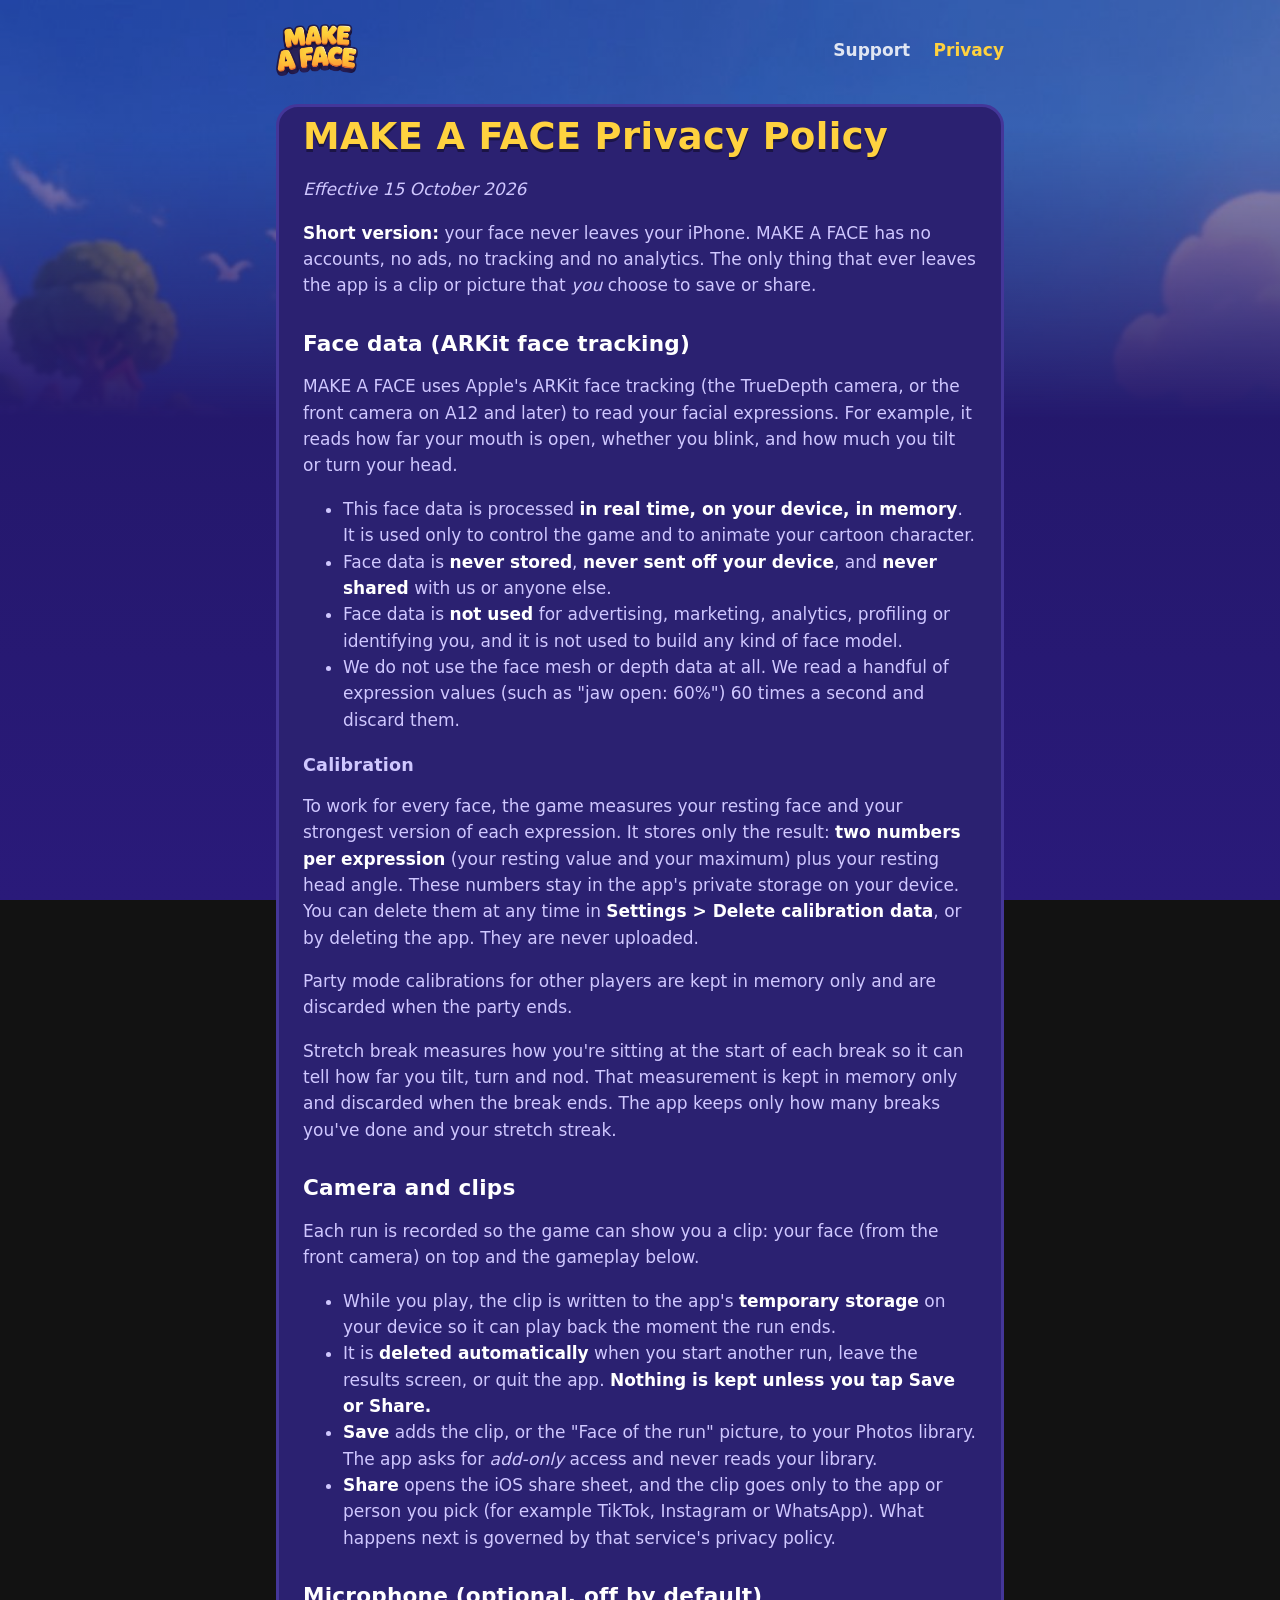
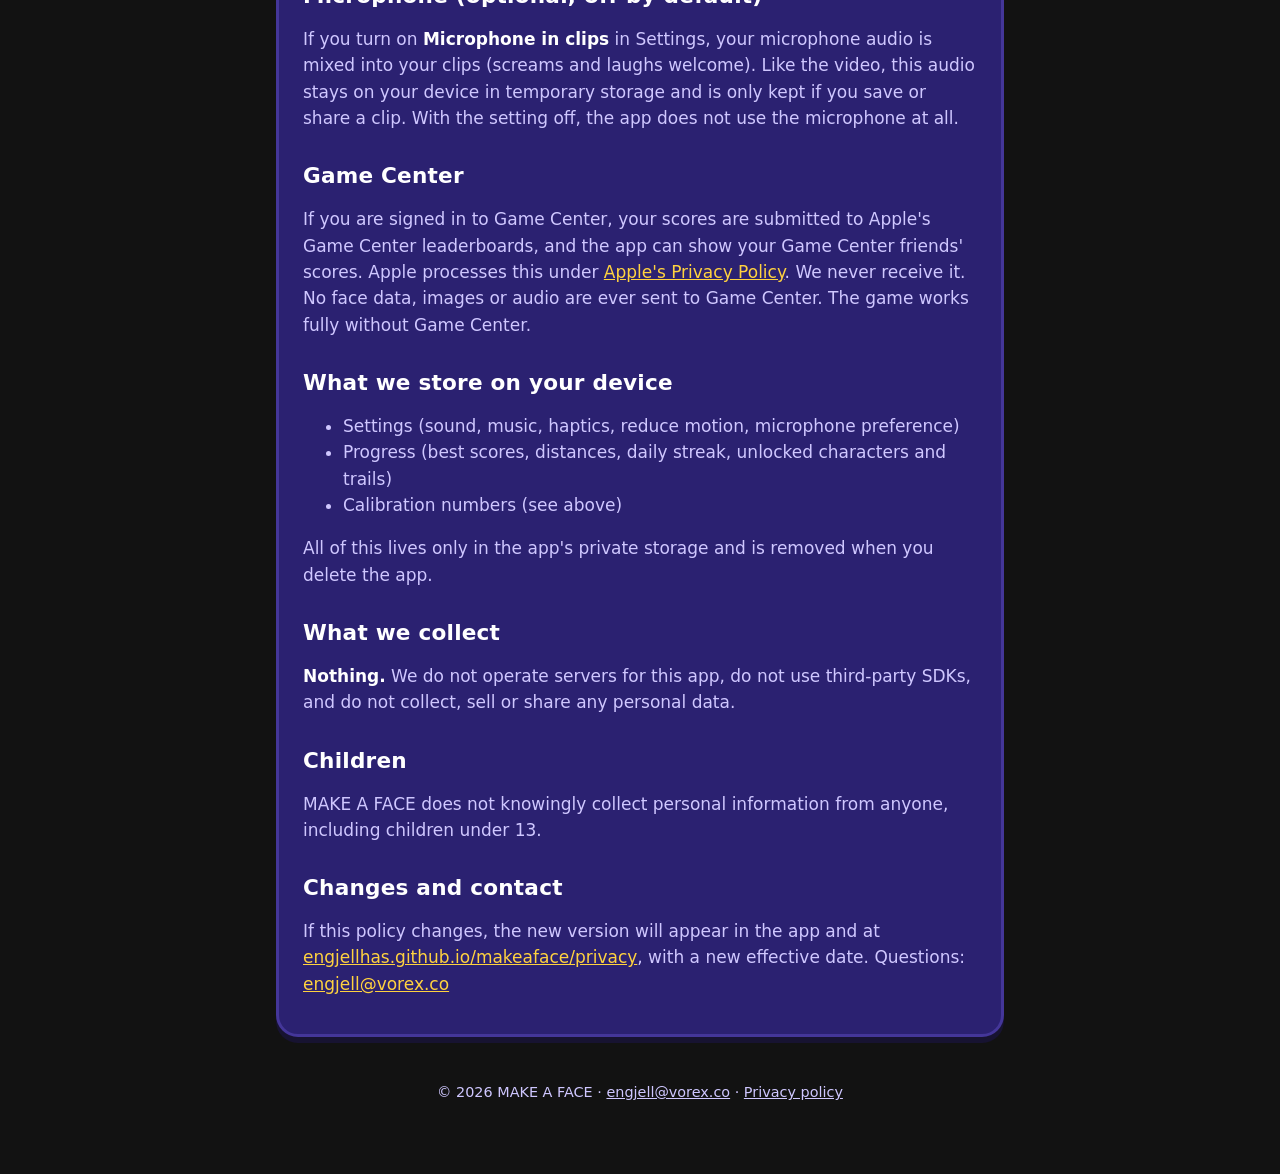
==== privacy/index.html @ bb0b6c9d "Update site from make-a-face-game 3b98dc1 Co-Authored-By: Claude Opus 5.5 <noreply@anthropic.com>" ====
<!doctype html>
<html lang="en">
<head>
<meta charset="utf-8">
<meta name="viewport" content="width=device-width, initial-scale=1">
<title>Privacy policy · MAKE A FACE</title>
<meta name="description" content="How MAKE A FACE handles your face data: it never leaves your iPhone.">
<link rel="icon" href="../assets/favicon.png">
<link rel="apple-touch-icon" href="../assets/apple-touch-icon.png">
<link rel="stylesheet" href="../style.css">
</head>
<body>
<div class="sky"></div>
<div class="page">
<header class="bar">
<a class="brand" href="../"><img src="../assets/logo.png" alt="MAKE A FACE"></a>
<nav>
<a href="../support/">Support</a>
<a href="../privacy/" aria-current="page">Privacy</a>
</nav>
</header>
<main>
<div class="card">
<h1>MAKE A FACE Privacy Policy</h1>
<p><em>Effective 15 October 2026</em></p>
<p><strong>Short version:</strong> your face never leaves your iPhone. MAKE A FACE has no accounts, no ads, no tracking and no analytics. The only thing that ever leaves the app is a clip or picture that <em>you</em> choose to save or share.</p>
<h2>Face data (ARKit face tracking)</h2>
<p>MAKE A FACE uses Apple's ARKit face tracking (the TrueDepth camera, or the front camera on A12 and later) to read your facial expressions. For example, it reads how far your mouth is open, whether you blink, and how much you tilt or turn your head.</p>
<ul><li>This face data is processed <strong>in real time, on your device, in memory</strong>. It is used only to control the game and to animate your cartoon character.</li><li>Face data is <strong>never stored</strong>, <strong>never sent off your device</strong>, and <strong>never shared</strong> with us or anyone else.</li><li>Face data is <strong>not used</strong> for advertising, marketing, analytics, profiling or identifying you, and it is not used to build any kind of face model.</li><li>We do not use the face mesh or depth data at all. We read a handful of expression values (such as "jaw open: 60%") 60 times a second and discard them.</li></ul>
<h3>Calibration</h3>
<p>To work for every face, the game measures your resting face and your strongest version of each expression. It stores only the result: <strong>two numbers per expression</strong> (your resting value and your maximum) plus your resting head angle. These numbers stay in the app's private storage on your device. You can delete them at any time in <strong>Settings &gt; Delete calibration data</strong>, or by deleting the app. They are never uploaded.</p>
<p>Party mode calibrations for other players are kept in memory only and are discarded when the party ends.</p>
<p>Stretch break measures how you're sitting at the start of each break so it can tell how far you tilt, turn and nod. That measurement is kept in memory only and discarded when the break ends. The app keeps only how many breaks you've done and your stretch streak.</p>
<h2>Camera and clips</h2>
<p>Each run is recorded so the game can show you a clip: your face (from the front camera) on top and the gameplay below.</p>
<ul><li>While you play, the clip is written to the app's <strong>temporary storage</strong> on your device so it can play back the moment the run ends.</li><li>It is <strong>deleted automatically</strong> when you start another run, leave the results screen, or quit the app. <strong>Nothing is kept unless you tap Save or Share.</strong></li><li><strong>Save</strong> adds the clip, or the "Face of the run" picture, to your Photos library. The app asks for <em>add-only</em> access and never reads your library.</li><li><strong>Share</strong> opens the iOS share sheet, and the clip goes only to the app or person you pick (for example TikTok, Instagram or WhatsApp). What happens next is governed by that service's privacy policy.</li></ul>
<h2>Microphone (optional, off by default)</h2>
<p>If you turn on <strong>Microphone in clips</strong> in Settings, your microphone audio is mixed into your clips (screams and laughs welcome). Like the video, this audio stays on your device in temporary storage and is only kept if you save or share a clip. With the setting off, the app does not use the microphone at all.</p>
<h2>Game Center</h2>
<p>If you are signed in to Game Center, your scores are submitted to Apple's Game Center leaderboards, and the app can show your Game Center friends' scores. Apple processes this under <a href="https://www.apple.com/legal/privacy/">Apple's Privacy Policy</a>. We never receive it. No face data, images or audio are ever sent to Game Center. The game works fully without Game Center.</p>
<h2>What we store on your device</h2>
<ul><li>Settings (sound, music, haptics, reduce motion, microphone preference)</li><li>Progress (best scores, distances, daily streak, unlocked characters and trails)</li><li>Calibration numbers (see above)</li></ul>
<p>All of this lives only in the app's private storage and is removed when you delete the app.</p>
<h2>What we collect</h2>
<p><strong>Nothing.</strong> We do not operate servers for this app, do not use third-party SDKs, and do not collect, sell or share any personal data.</p>
<h2>Children</h2>
<p>MAKE A FACE does not knowingly collect personal information from anyone, including children under 13.</p>
<h2>Changes and contact</h2>
<p>If this policy changes, the new version will appear in the app and at <a href="https://engjellhas.github.io/makeaface/privacy/">engjellhas.github.io/makeaface/privacy</a>, with a new effective date. Questions: <a href="mailto:engjell@vorex.co">engjell@vorex.co</a></p>
</div>
</main>
<footer>
<p>© 2026 MAKE A FACE · <a href="mailto:engjell@vorex.co">engjell@vorex.co</a> · <a href="../privacy/">Privacy policy</a></p>
</footer>
</div>
</body>
</html>
---- style.css ----
:root {
  --night: #1b1446;
  --top: #1f1660;
  --bottom: #2a1a7a;
  --surface: #2b2171;
  --lip: #443699;
  --yellow: #ffd23f;
  --yellow-lip: #e09e00;
  --text: #ffffff;
  --soft: #cfc7ff;
  --muted: #9c92d9;
  --radius: 22px;
  color-scheme: dark;
}

* { box-sizing: border-box; }

html { -webkit-text-size-adjust: 100%; }

body {
  margin: 0;
  min-height: 100vh;
  background: linear-gradient(var(--top), var(--bottom)) fixed;
  color: var(--text);
  font: 17px/1.55 ui-rounded, "SF Pro Rounded", system-ui, -apple-system, "Segoe UI", Roboto, sans-serif;
}

a { color: var(--yellow); }

.sky {
  position: absolute;
  inset: 0 0 auto 0;
  height: 420px;
  background: url("assets/backdrop.jpg") center top / cover no-repeat;
  -webkit-mask-image: linear-gradient(#000 30%, transparent);
  mask-image: linear-gradient(#000 30%, transparent);
  opacity: 0.55;
  z-index: -1;
}

.page {
  position: relative;
  max-width: 760px;
  margin: 0 auto;
  padding: 24px 16px 56px;
}

header.bar {
  display: flex;
  align-items: center;
  justify-content: space-between;
  gap: 12px;
  margin-bottom: 28px;
}

header.bar .brand img { height: 52px; display: block; }

nav a {
  color: var(--text);
  text-decoration: none;
  font-weight: 800;
  margin-left: 18px;
  opacity: 0.85;
}

nav a[aria-current="page"], nav a:hover { opacity: 1; color: var(--yellow); }

h1, h2, h3 { font-weight: 900; line-height: 1.2; letter-spacing: 0.01em; }
h1 { font-size: 2.3rem; margin: 0 0 8px; color: var(--yellow); text-shadow: 0 3px 0 var(--night); }
h2 { font-size: 1.35rem; margin: 32px 0 10px; }
h3 { font-size: 1.1rem; margin: 22px 0 6px; color: var(--soft); }
p, li { color: var(--soft); }
strong { color: var(--text); }

.card {
  background: var(--surface);
  border: 3px solid var(--lip);
  border-radius: var(--radius);
  padding: 8px 24px 20px;
  margin-top: 18px;
  box-shadow: 0 6px 0 rgba(27, 20, 70, 0.6);
}

.hero { text-align: center; padding-top: 12px; }
.hero .logo { width: min(420px, 82vw); height: auto; }
.hero .mascot { width: min(300px, 64vw); height: auto; margin: 6px auto 0; display: block; }
.tagline { font-size: 1.3rem; font-weight: 900; color: var(--text); margin: 18px 0 6px; }

.features { display: grid; grid-template-columns: repeat(auto-fit, minmax(200px, 1fr)); gap: 14px; margin-top: 26px; text-align: left; }
.features .card { margin: 0; padding: 16px 18px; }
.features h3 { margin: 0 0 4px; color: var(--yellow); }
.features p { margin: 0; }

.button {
  display: inline-block;
  background: var(--yellow);
  color: var(--night);
  font-weight: 900;
  text-decoration: none;
  padding: 14px 26px;
  border-radius: 999px;
  box-shadow: 0 5px 0 var(--yellow-lip);
  margin: 10px 0 6px;
}

.button:active { transform: translateY(3px); box-shadow: 0 2px 0 var(--yellow-lip); }

.soon { color: var(--muted); font-weight: 800; }

footer {
  margin-top: 44px;
  color: var(--muted);
  font-size: 0.9rem;
  text-align: center;
}

footer a { color: var(--soft); }

@media (max-width: 520px) {
  h1 { font-size: 1.9rem; }
  header.bar { flex-wrap: wrap; }
  nav a { margin: 0 14px 0 0; }
  .card { padding: 6px 18px 16px; }
}
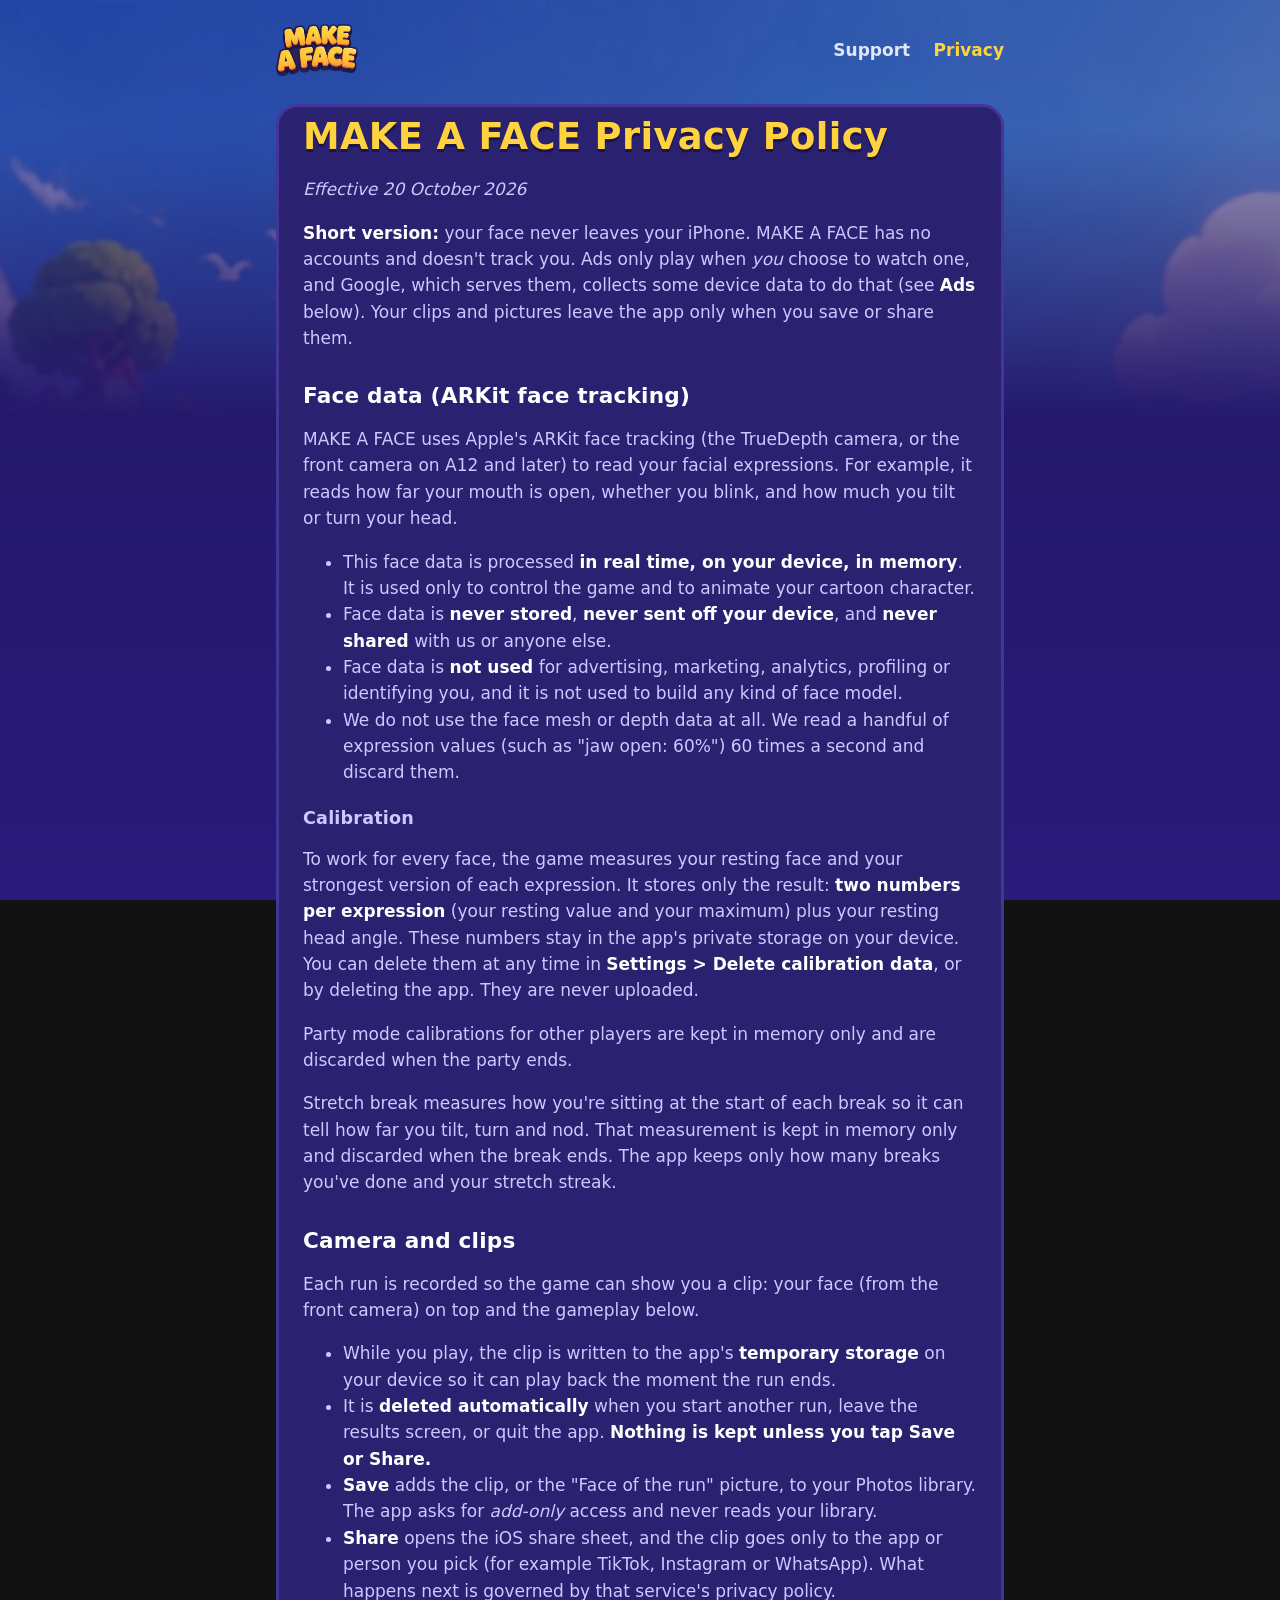
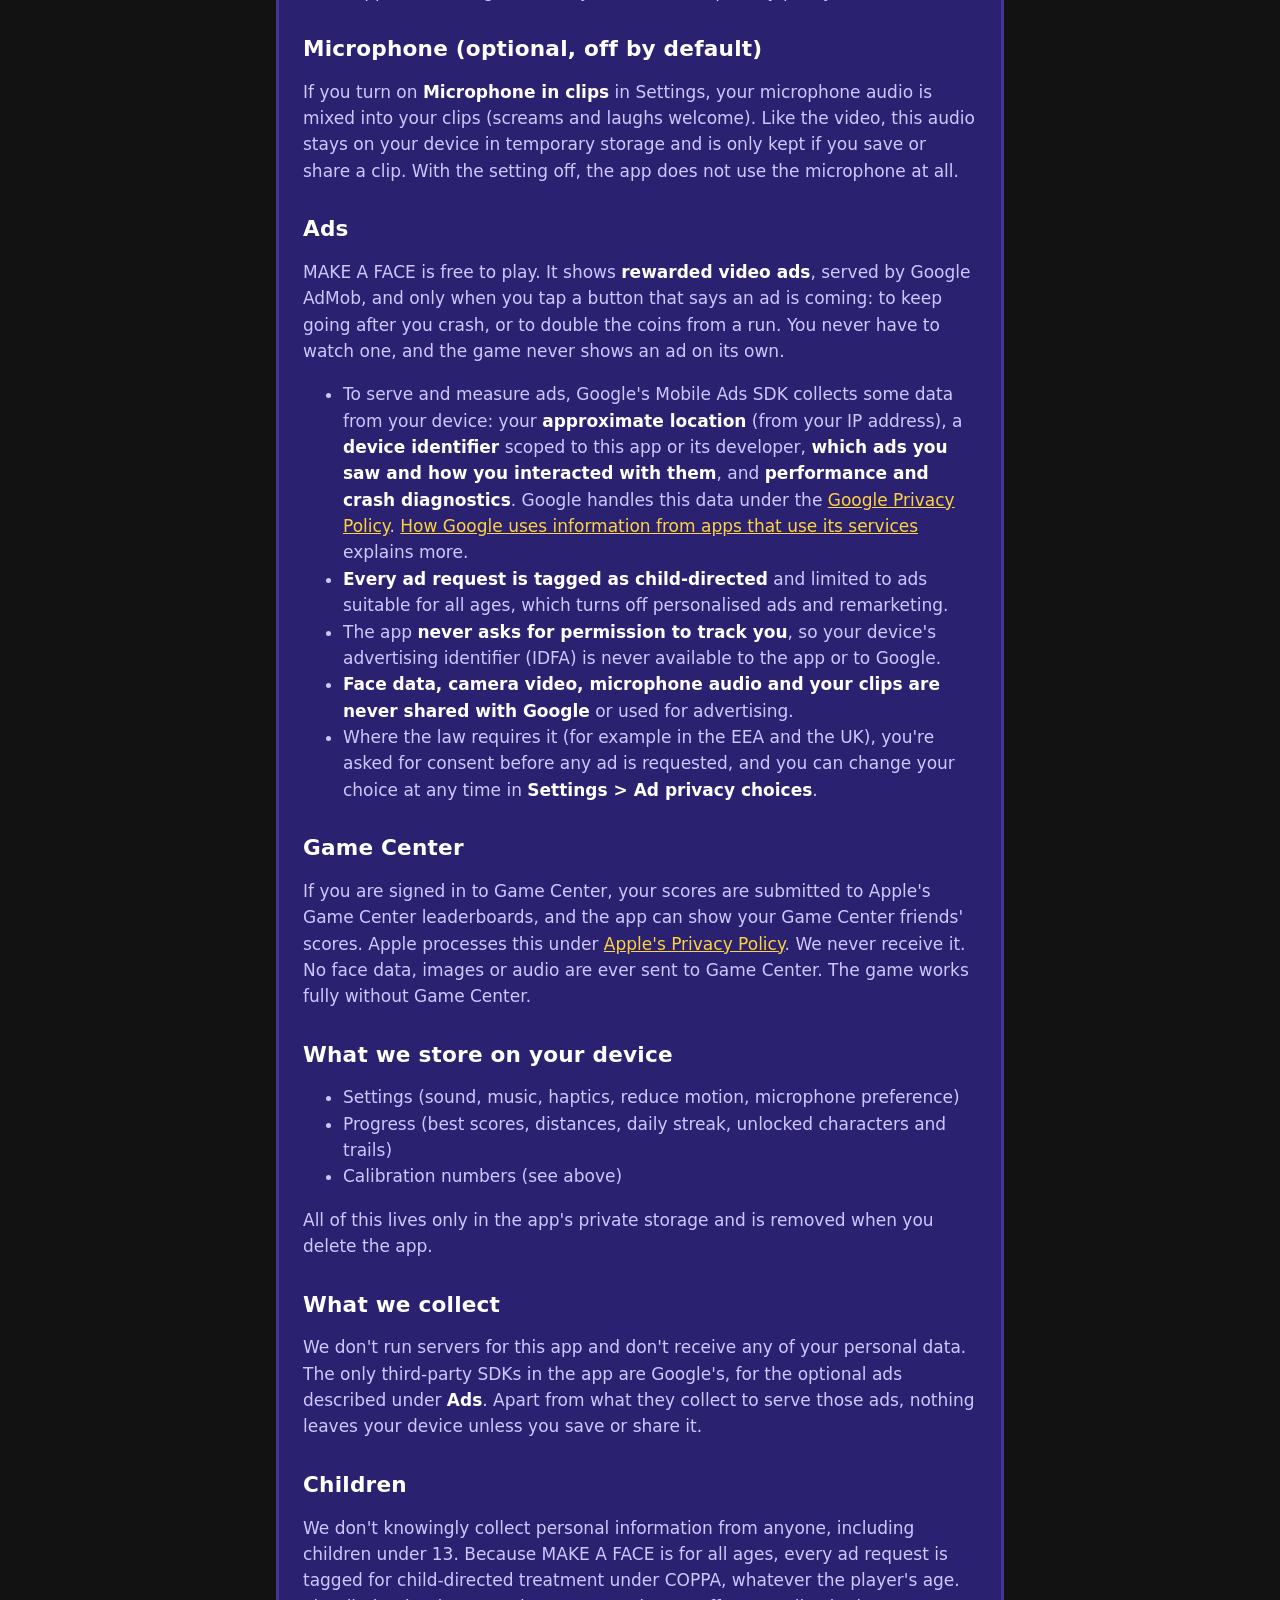
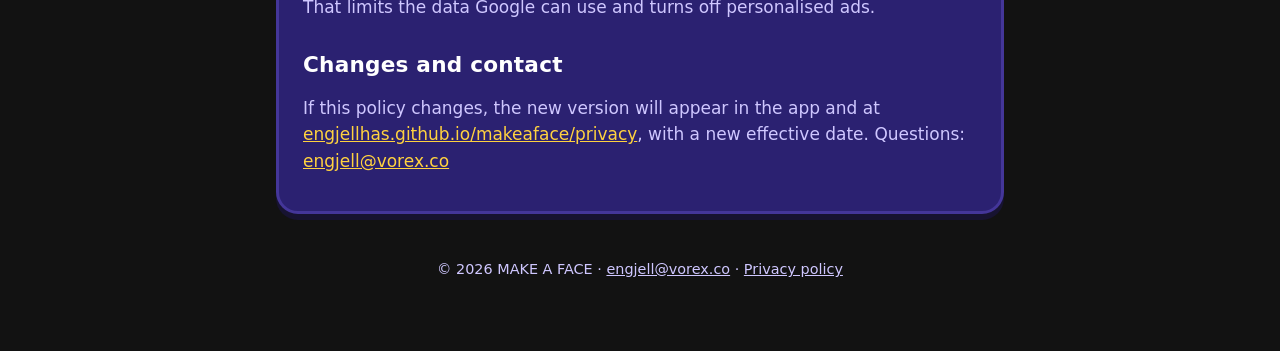
==== commit 3e7b510f: "Update site from make-a-face-game ca5649f" ====
--- a/privacy/index.html
+++ b/privacy/index.html
@@ -22,8 +22,8 @@
 <main>
 <div class="card">
 <h1>MAKE A FACE Privacy Policy</h1>
-<p><em>Effective 15 October 2026</em></p>
-<p><strong>Short version:</strong> your face never leaves your iPhone. MAKE A FACE has no accounts, no ads, no tracking and no analytics. The only thing that ever leaves the app is a clip or picture that <em>you</em> choose to save or share.</p>
+<p><em>Effective 20 October 2026</em></p>
+<p><strong>Short version:</strong> your face never leaves your iPhone. MAKE A FACE has no accounts and doesn't track you. Ads only play when <em>you</em> choose to watch one, and Google, which serves them, collects some device data to do that (see <strong>Ads</strong> below). Your clips and pictures leave the app only when you save or share them.</p>
 <h2>Face data (ARKit face tracking)</h2>
 <p>MAKE A FACE uses Apple's ARKit face tracking (the TrueDepth camera, or the front camera on A12 and later) to read your facial expressions. For example, it reads how far your mouth is open, whether you blink, and how much you tilt or turn your head.</p>
 <ul><li>This face data is processed <strong>in real time, on your device, in memory</strong>. It is used only to control the game and to animate your cartoon character.</li><li>Face data is <strong>never stored</strong>, <strong>never sent off your device</strong>, and <strong>never shared</strong> with us or anyone else.</li><li>Face data is <strong>not used</strong> for advertising, marketing, analytics, profiling or identifying you, and it is not used to build any kind of face model.</li><li>We do not use the face mesh or depth data at all. We read a handful of expression values (such as "jaw open: 60%") 60 times a second and discard them.</li></ul>
@@ -36,15 +36,18 @@
 <ul><li>While you play, the clip is written to the app's <strong>temporary storage</strong> on your device so it can play back the moment the run ends.</li><li>It is <strong>deleted automatically</strong> when you start another run, leave the results screen, or quit the app. <strong>Nothing is kept unless you tap Save or Share.</strong></li><li><strong>Save</strong> adds the clip, or the "Face of the run" picture, to your Photos library. The app asks for <em>add-only</em> access and never reads your library.</li><li><strong>Share</strong> opens the iOS share sheet, and the clip goes only to the app or person you pick (for example TikTok, Instagram or WhatsApp). What happens next is governed by that service's privacy policy.</li></ul>
 <h2>Microphone (optional, off by default)</h2>
 <p>If you turn on <strong>Microphone in clips</strong> in Settings, your microphone audio is mixed into your clips (screams and laughs welcome). Like the video, this audio stays on your device in temporary storage and is only kept if you save or share a clip. With the setting off, the app does not use the microphone at all.</p>
+<h2>Ads</h2>
+<p>MAKE A FACE is free to play. It shows <strong>rewarded video ads</strong>, served by Google AdMob, and only when you tap a button that says an ad is coming: to keep going after you crash, or to double the coins from a run. You never have to watch one, and the game never shows an ad on its own.</p>
+<ul><li>To serve and measure ads, Google's Mobile Ads SDK collects some data from your device: your <strong>approximate location</strong> (from your IP address), a <strong>device identifier</strong> scoped to this app or its developer, <strong>which ads you saw and how you interacted with them</strong>, and <strong>performance and crash diagnostics</strong>. Google handles this data under the <a href="https://policies.google.com/privacy">Google Privacy Policy</a>. <a href="https://policies.google.com/technologies/partner-sites">How Google uses information from apps that use its services</a> explains more.</li><li><strong>Every ad request is tagged as child-directed</strong> and limited to ads suitable for all ages, which turns off personalised ads and remarketing.</li><li>The app <strong>never asks for permission to track you</strong>, so your device's advertising identifier (IDFA) is never available to the app or to Google.</li><li><strong>Face data, camera video, microphone audio and your clips are never shared with Google</strong> or used for advertising.</li><li>Where the law requires it (for example in the EEA and the UK), you're asked for consent before any ad is requested, and you can change your choice at any time in <strong>Settings &gt; Ad privacy choices</strong>.</li></ul>
 <h2>Game Center</h2>
 <p>If you are signed in to Game Center, your scores are submitted to Apple's Game Center leaderboards, and the app can show your Game Center friends' scores. Apple processes this under <a href="https://www.apple.com/legal/privacy/">Apple's Privacy Policy</a>. We never receive it. No face data, images or audio are ever sent to Game Center. The game works fully without Game Center.</p>
 <h2>What we store on your device</h2>
 <ul><li>Settings (sound, music, haptics, reduce motion, microphone preference)</li><li>Progress (best scores, distances, daily streak, unlocked characters and trails)</li><li>Calibration numbers (see above)</li></ul>
 <p>All of this lives only in the app's private storage and is removed when you delete the app.</p>
 <h2>What we collect</h2>
-<p><strong>Nothing.</strong> We do not operate servers for this app, do not use third-party SDKs, and do not collect, sell or share any personal data.</p>
+<p>We don't run servers for this app and don't receive any of your personal data. The only third-party SDKs in the app are Google's, for the optional ads described under <strong>Ads</strong>. Apart from what they collect to serve those ads, nothing leaves your device unless you save or share it.</p>
 <h2>Children</h2>
-<p>MAKE A FACE does not knowingly collect personal information from anyone, including children under 13.</p>
+<p>We don't knowingly collect personal information from anyone, including children under 13. Because MAKE A FACE is for all ages, every ad request is tagged for child-directed treatment under COPPA, whatever the player's age. That limits the data Google can use and turns off personalised ads.</p>
 <h2>Changes and contact</h2>
 <p>If this policy changes, the new version will appear in the app and at <a href="https://engjellhas.github.io/makeaface/privacy/">engjellhas.github.io/makeaface/privacy</a>, with a new effective date. Questions: <a href="mailto:engjell@vorex.co">engjell@vorex.co</a></p>
 </div>
